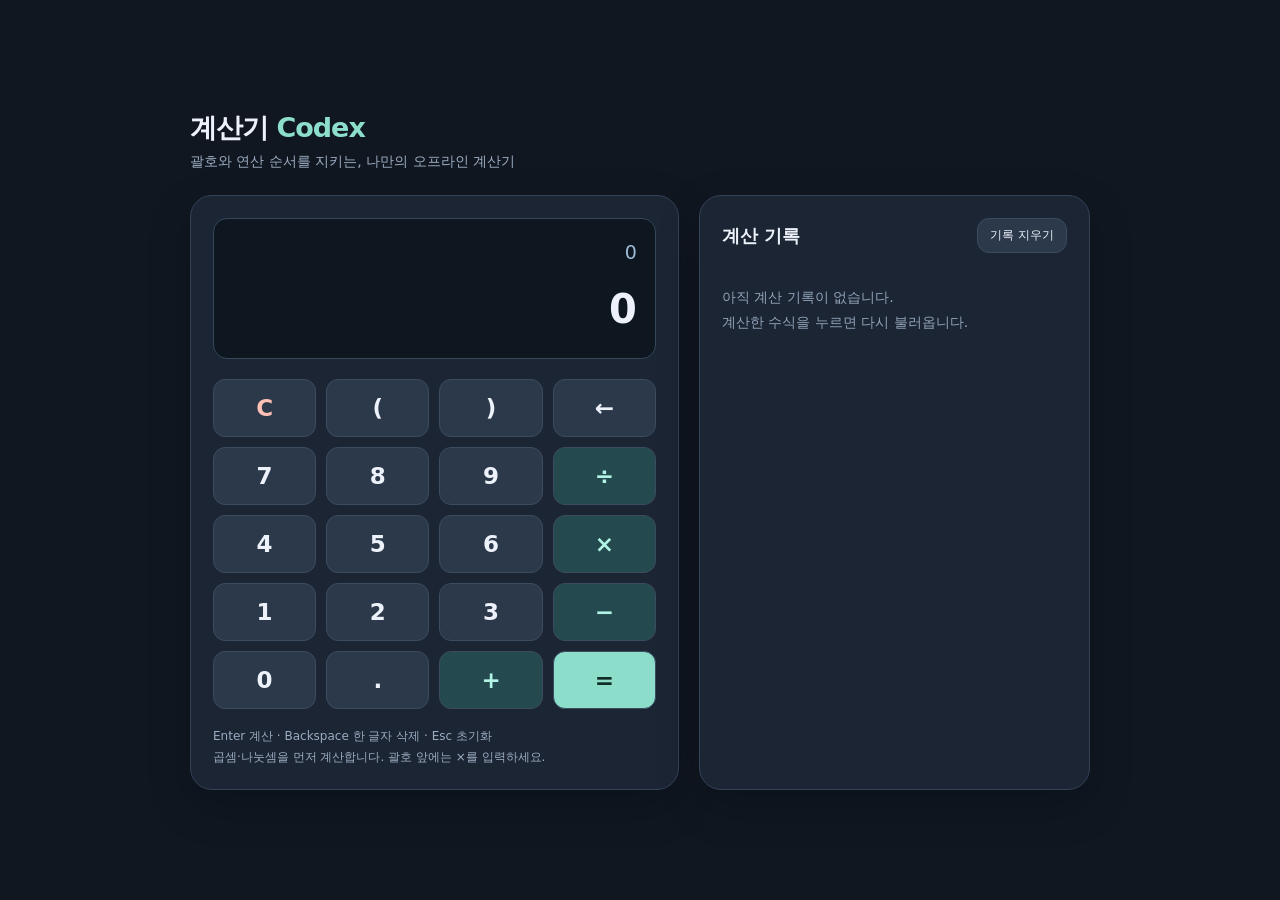
==== 계산기_Codex.html @ f96ff0c2 "Add offline calculators and usage documentation" ====
<!doctype html>
<html lang="ko">
<head>
<meta charset="utf-8">
<meta name="viewport" content="width=device-width, initial-scale=1">
<title>계산기 Codex</title>
<style>
:root{color-scheme:dark;font-family:system-ui,-apple-system,"Segoe UI",sans-serif;background:#101721;color:#edf2fa}
*{box-sizing:border-box}body{margin:0;min-height:100vh;display:grid;place-items:center;padding:28px}
main{width:min(900px,100%)}header{margin-bottom:24px}h1{font-size:27px;margin:0 0 7px;letter-spacing:-1px}header p{color:#9cacc1;margin:0;font-size:14px}
.layout{display:grid;grid-template-columns:minmax(0,1.25fr) minmax(0,1fr);gap:20px}.card{background:#1b2533;border:1px solid #334257;border-radius:22px;padding:22px;box-shadow:0 16px 45px #0003}
.display{background:#0e1620;border:1px solid #34475b;border-radius:14px;padding:22px 18px;margin-bottom:20px;text-align:right;min-height:134px}
#expression{font-size:19px;min-height:29px;color:#9fbed7;white-space:pre-wrap;overflow-wrap:anywhere}#result{font-size:clamp(26px,4vw,40px);font-weight:650;line-height:1.35;margin-top:12px;overflow-wrap:anywhere}#result.error{font-size:22px;color:#ffb1ac}
.keys{display:grid;grid-template-columns:repeat(4,1fr);gap:10px}button{font:inherit;border:1px solid #3b4b60;color:inherit;background:#2b394b;border-radius:12px;cursor:pointer;transition:background .15s,transform .1s}button:hover{background:#3b4d65}button:active{transform:translateY(1px)}button:focus-visible{outline:3px solid #9be4da;outline-offset:3px}.keys button{height:58px;font-size:23px;font-weight:550}.keys .operator{background:#24494e;color:#b1f3e5}.keys .clear{color:#ffc1b6}.keys .equals{background:#8cdecb;color:#102c27;grid-column:span 2}.keys .equals:hover{background:#a9f0df}.hint{font-size:12px;color:#9cacc1;line-height:1.7;margin:17px 0 0}
.history-head{display:flex;align-items:center;justify-content:space-between;gap:10px;margin-bottom:18px}h2{font-size:18px;margin:0}.history-head button{padding:8px 12px;font-size:12px}#history{list-style:none;padding:0;margin:0;max-height:454px;overflow:auto}#history li{margin-bottom:10px}#history button{width:100%;padding:14px;text-align:left;line-height:1.6;overflow-wrap:anywhere;font-size:15px}.empty{color:#91a2b8;font-size:14px;line-height:1.8}#storage-note{font-size:12px;color:#e8b47f;line-height:1.6;margin-top:15px}
@media(max-width:650px){body{padding:20px 12px}.layout{grid-template-columns:1fr}.card{padding:18px}#history{max-height:260px}.keys button{height:56px}}
</style>
</head>
<body>
<main>
<header><h1>계산기 <span style="color:#8cdecb">Codex</span></h1><p>괄호와 연산 순서를 지키는, 나만의 오프라인 계산기</p></header>
<div class="layout">
<section class="card" aria-label="계산기">
<div class="display"><div id="expression" aria-label="입력 수식">0</div><div id="result" role="status" aria-live="polite" aria-atomic="true">0</div></div>
<div class="keys">
<button class="clear" data-action="clear" aria-label="모두 지우기">C</button><button data-input="(">(</button><button data-input=")">)</button><button data-action="backspace" aria-label="한 글자 지우기">←</button>
<button data-input="7">7</button><button data-input="8">8</button><button data-input="9">9</button><button class="operator" data-input="/" aria-label="나누기">÷</button>
<button data-input="4">4</button><button data-input="5">5</button><button data-input="6">6</button><button class="operator" data-input="*" aria-label="곱하기">×</button>
<button data-input="1">1</button><button data-input="2">2</button><button data-input="3">3</button><button class="operator" data-input="-" aria-label="빼기">−</button>
<button data-input="0">0</button><button data-input=".">.</button><button class="operator" data-input="+" aria-label="더하기">+</button><button data-action="calculate" class="equals" style="grid-column:auto" aria-label="계산">=</button>
</div>
<p class="hint">Enter 계산 · Backspace 한 글자 삭제 · Esc 초기화<br>곱셈·나눗셈을 먼저 계산합니다. 괄호 앞에는 ×를 입력하세요.</p>
</section>
<aside class="card" aria-label="계산 기록">
<div class="history-head"><h2>계산 기록</h2><button id="clear-history">기록 지우기</button></div>
<ul id="history"></ul><p id="empty-history" class="empty">아직 계산 기록이 없습니다.<br>계산한 수식을 누르면 다시 불러옵니다.</p>
<p id="storage-note" role="status"></p>
</aside>
</div>
</main>
<script>
"use strict";
// 소수를 정수 비율로 계산하여 이진 부동소수점 오차를 피합니다.
function gcd(a,b){a=a<0n?-a:a;while(b){[a,b]=[b,a%b]}return a}
function rational(n,d=1n){if(d===0n)throw new Error('0으로 나눌 수 없습니다');if(d<0n){n=-n;d=-d}const g=gcd(n,d);return {n:n/g,d:d/g}}
function operate(a,b,op){switch(op){case '+':return rational(a.n*b.d+b.n*a.d,a.d*b.d);case '-':return rational(a.n*b.d-b.n*a.d,a.d*b.d);case '*':return rational(a.n*b.n,a.d*b.d);case '/':return rational(a.n*b.d,a.d*b.n)}}
function evaluate(source){
 if(!source||source.length>500)throw new Error(source?'수식은 500자까지 입력할 수 있습니다':'수식을 입력하세요');
 let i=0;
 const invalid=()=>{throw new Error('수식과 괄호를 확인하세요')};
 function primary(){
  if(source[i]==='+'||source[i]==='-'){const sign=source[i++];const v=primary();return sign==='-'?rational(-v.n,v.d):v}
  if(source[i]==='('){i++;const value=sum();if(source[i++]!==')')invalid();return value}
  const match=source.slice(i).match(/^(?:\d+(?:\.\d*)?|\.\d+)/);if(!match)invalid();
  const value=match[0];i+=value.length;const parts=value.split('.');const decimals=parts[1]||'';
  return rational(BigInt((parts[0]||'0')+decimals),10n**BigInt(decimals.length));
 }
 function product(){let value=primary();while(source[i]==='*'||source[i]==='/'){const op=source[i++];value=operate(value,primary(),op)}return value}
 function sum(){let value=product();while(source[i]==='+'||source[i]==='-'){const op=source[i++];value=operate(value,product(),op)}return value}
 const value=sum();if(i!==source.length)invalid();return value;
}
// 최대 15개 유효 숫자로 반올림하고 불필요한 소수 끝자리 0을 제거합니다.
function format(value){
 if(value.n===0n)return '0';
 const negative=value.n<0n;let n=negative?-value.n:value.n;const d=value.d;
 let exponent=n.toString().length-d.toString().length;
 if(exponent>=0 ? n<d*10n**BigInt(exponent) : n*10n**BigInt(-exponent)<d)exponent--;
 const scale=14-exponent;
 const numerator=scale>=0?n*10n**BigInt(scale):n;
 const denominator=scale>=0?d:d*10n**BigInt(-scale);
 let rounded=numerator/denominator;if((numerator%denominator)*2n>=denominator)rounded++;
 let text=rounded.toString();
 if(scale>0){text=text.padStart(scale+1,'0');text=text.slice(0,-scale)+'.'+text.slice(-scale);text=text.replace(/0+$/,'').replace(/\.$/,'')}
 else text+='0'.repeat(-scale);
 return (negative?'-':'')+text;
}
const storageKey='codex-offline-calculator-history-v1';
const expressionEl=document.getElementById('expression'),resultEl=document.getElementById('result');
const historyEl=document.getElementById('history'),emptyEl=document.getElementById('empty-history'),storageNote=document.getElementById('storage-note');
let expression='',lastResult='0',completed=false,records=[];
function pretty(text){return text.replace(/\*/g,'×').replace(/\//g,'÷').replace(/-/g,'−')}
function paint(){expressionEl.textContent=pretty(expression)||'0';expressionEl.scrollTop=expressionEl.scrollHeight}
function showResult(text,error=false){resultEl.textContent=text;resultEl.classList.toggle('error',error)}
function storageError(){storageNote.textContent='브라우저가 저장을 허용하지 않아 기록은 이번 창에서만 유지됩니다.'}
function save(){try{localStorage.setItem(storageKey,JSON.stringify(records));storageNote.textContent=''}catch{storageError()}}
function renderHistory(){historyEl.replaceChildren();emptyEl.hidden=records.length>0;for(const record of records){const li=document.createElement('li'),button=document.createElement('button');button.textContent=pretty(record.expression)+' = '+record.result;button.title='이 수식 다시 불러오기';button.addEventListener('click',()=>{expression=record.expression;lastResult=record.result;completed=false;showResult(record.result);paint()});li.append(button);historyEl.append(li)}}
try{const saved=JSON.parse(localStorage.getItem(storageKey)||'[]');if(Array.isArray(saved))records=saved.filter(v=>v&&typeof v.expression==='string'&&v.expression.length<=500&&/^[\d.+*/()\-]+$/.test(v.expression)&&typeof v.result==='string'&&v.result.length<=1000)}catch{storageError()}
renderHistory();
function input(character){
 if(completed){expression=/^[+*/-]$/.test(character)?lastResult:'';completed=false}
 if(expression.length>=500){showResult('수식은 500자까지 입력할 수 있습니다',true);return}
 if(character==='.'){const number=expression.match(/[\d.]*$/)[0];if(number.includes('.'))return;if(!number)character='0.'}
 expression+=character;showResult(lastResult);paint();
}
function calculate(){try{const result=format(evaluate(expression));lastResult=result;showResult(result);completed=true;records.unshift({expression,result});renderHistory();save()}catch(error){completed=false;showResult(error.message,true)}paint()}
function action(name){if(name==='calculate')calculate();else if(name==='clear'){expression='';lastResult='0';completed=false;showResult('0');paint()}else if(name==='backspace'){expression=expression.slice(0,-1);completed=false;showResult(lastResult);paint()}}
document.querySelector('.keys').addEventListener('click',event=>{const button=event.target.closest('button');if(!button)return;if(button.dataset.input)input(button.dataset.input);else action(button.dataset.action)});
document.getElementById('clear-history').addEventListener('click',()=>{records=[];renderHistory();save()});
document.addEventListener('keydown',event=>{if(event.ctrlKey||event.metaKey||event.altKey||event.isComposing)return;if(/^[\d.+*/()\-]$/.test(event.key)){event.preventDefault();input(event.key)}else{const name={Enter:'calculate','=':'calculate',Backspace:'backspace',Escape:'clear'}[event.key];if(name){event.preventDefault();action(name)}}});
</script>
</body>
</html>
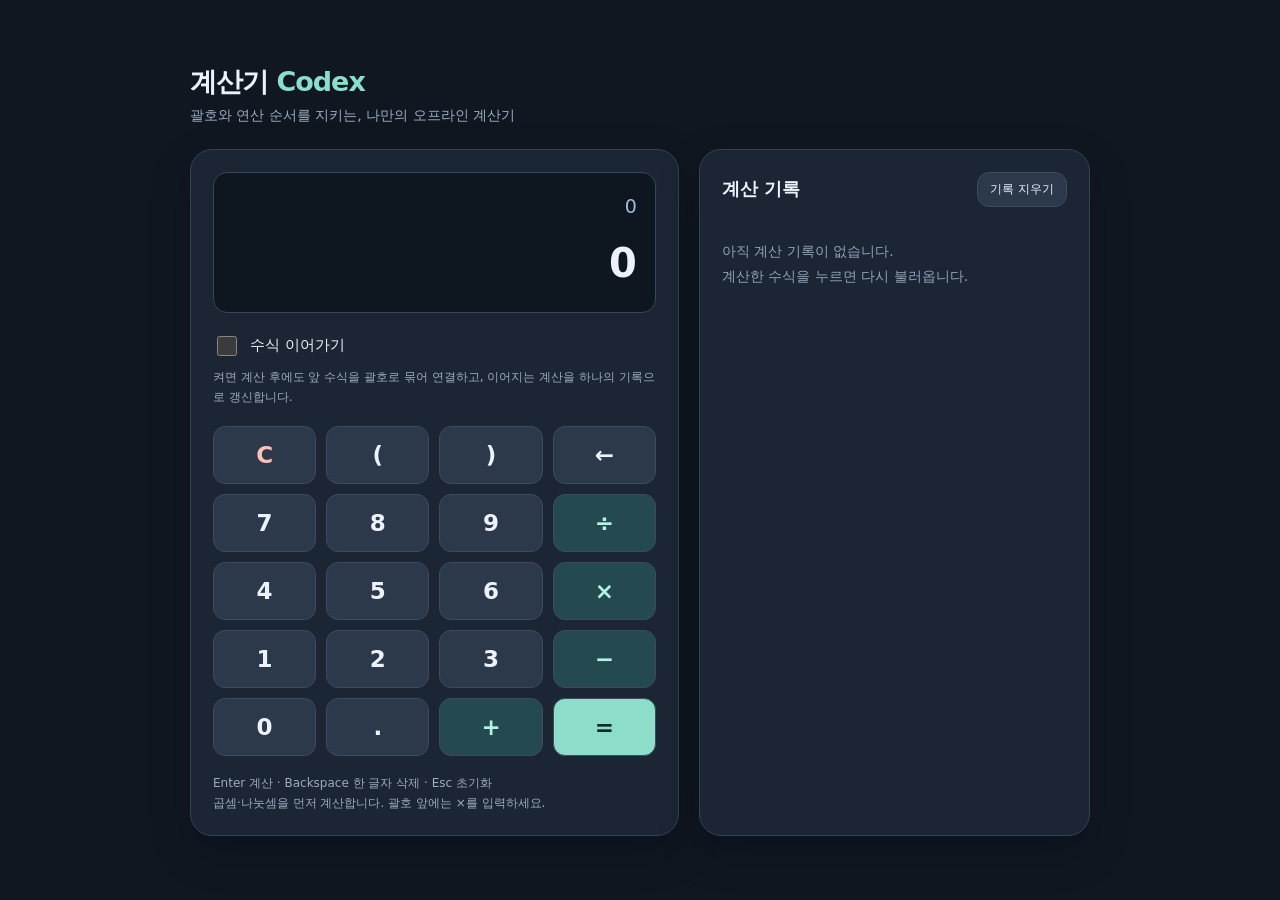
==== commit 7670b748: "Add expression chaining mode with grouped calculation history" ====
--- a/계산기_Codex.html
+++ b/계산기_Codex.html
@@ -12,6 +12,7 @@
 .display{background:#0e1620;border:1px solid #34475b;border-radius:14px;padding:22px 18px;margin-bottom:20px;text-align:right;min-height:134px}
 #expression{font-size:19px;min-height:29px;color:#9fbed7;white-space:pre-wrap;overflow-wrap:anywhere}#result{font-size:clamp(26px,4vw,40px);font-weight:650;line-height:1.35;margin-top:12px;overflow-wrap:anywhere}#result.error{font-size:22px;color:#ffb1ac}
 .keys{display:grid;grid-template-columns:repeat(4,1fr);gap:10px}button{font:inherit;border:1px solid #3b4b60;color:inherit;background:#2b394b;border-radius:12px;cursor:pointer;transition:background .15s,transform .1s}button:hover{background:#3b4d65}button:active{transform:translateY(1px)}button:focus-visible{outline:3px solid #9be4da;outline-offset:3px}.keys button{height:58px;font-size:23px;font-weight:550}.keys .operator{background:#24494e;color:#b1f3e5}.keys .clear{color:#ffc1b6}.keys .equals{background:#8cdecb;color:#102c27;grid-column:span 2}.keys .equals:hover{background:#a9f0df}.hint{font-size:12px;color:#9cacc1;line-height:1.7;margin:17px 0 0}
+.mode{display:flex;align-items:center;gap:10px;margin:0 0 8px;font-size:15px;cursor:pointer}.mode input{width:20px;height:20px;accent-color:#8cdecb}.mode input:focus-visible{outline:3px solid #9be4da;outline-offset:3px}.mode-help{color:#9cacc1;font-size:12px;line-height:1.7;margin:0 0 18px}
 .history-head{display:flex;align-items:center;justify-content:space-between;gap:10px;margin-bottom:18px}h2{font-size:18px;margin:0}.history-head button{padding:8px 12px;font-size:12px}#history{list-style:none;padding:0;margin:0;max-height:454px;overflow:auto}#history li{margin-bottom:10px}#history button{width:100%;padding:14px;text-align:left;line-height:1.6;overflow-wrap:anywhere;font-size:15px}.empty{color:#91a2b8;font-size:14px;line-height:1.8}#storage-note{font-size:12px;color:#e8b47f;line-height:1.6;margin-top:15px}
 @media(max-width:650px){body{padding:20px 12px}.layout{grid-template-columns:1fr}.card{padding:18px}#history{max-height:260px}.keys button{height:56px}}
 </style>
@@ -22,6 +23,8 @@
 <div class="layout">
 <section class="card" aria-label="계산기">
 <div class="display"><div id="expression" aria-label="입력 수식">0</div><div id="result" role="status" aria-live="polite" aria-atomic="true">0</div></div>
+<label class="mode"><input id="chain-mode" type="checkbox" aria-describedby="mode-help">수식 이어가기</label>
+<p id="mode-help" class="mode-help">켜면 계산 후에도 앞 수식을 괄호로 묶어 연결하고, 이어지는 계산을 하나의 기록으로 갱신합니다.</p>
 <div class="keys">
 <button class="clear" data-action="clear" aria-label="모두 지우기">C</button><button data-input="(">(</button><button data-input=")">)</button><button data-action="backspace" aria-label="한 글자 지우기">←</button>
 <button data-input="7">7</button><button data-input="8">8</button><button data-input="9">9</button><button class="operator" data-input="/" aria-label="나누기">÷</button>
@@ -77,25 +80,28 @@
 const storageKey='codex-offline-calculator-history-v1';
 const expressionEl=document.getElementById('expression'),resultEl=document.getElementById('result');
 const historyEl=document.getElementById('history'),emptyEl=document.getElementById('empty-history'),storageNote=document.getElementById('storage-note');
-let expression='',lastResult='0',completed=false,records=[];
+const chainMode=document.getElementById('chain-mode');
+let expression='',lastResult='0',completed=false,records=[],chainRecord=null;
 function pretty(text){return text.replace(/\*/g,'×').replace(/\//g,'÷').replace(/-/g,'−')}
 function paint(){expressionEl.textContent=pretty(expression)||'0';expressionEl.scrollTop=expressionEl.scrollHeight}
 function showResult(text,error=false){resultEl.textContent=text;resultEl.classList.toggle('error',error)}
 function storageError(){storageNote.textContent='브라우저가 저장을 허용하지 않아 기록은 이번 창에서만 유지됩니다.'}
 function save(){try{localStorage.setItem(storageKey,JSON.stringify(records));storageNote.textContent=''}catch{storageError()}}
-function renderHistory(){historyEl.replaceChildren();emptyEl.hidden=records.length>0;for(const record of records){const li=document.createElement('li'),button=document.createElement('button');button.textContent=pretty(record.expression)+' = '+record.result;button.title='이 수식 다시 불러오기';button.addEventListener('click',()=>{expression=record.expression;lastResult=record.result;completed=false;showResult(record.result);paint()});li.append(button);historyEl.append(li)}}
+function renderHistory(){historyEl.replaceChildren();emptyEl.hidden=records.length>0;for(const record of records){const li=document.createElement('li'),button=document.createElement('button');button.textContent=pretty(record.expression)+' = '+record.result;button.title='이 수식 다시 불러오기';button.addEventListener('click',()=>{expression=record.expression;lastResult=record.result;completed=chainMode.checked;chainRecord=null;showResult(record.result);paint()});li.append(button);historyEl.append(li)}}
 try{const saved=JSON.parse(localStorage.getItem(storageKey)||'[]');if(Array.isArray(saved))records=saved.filter(v=>v&&typeof v.expression==='string'&&v.expression.length<=500&&/^[\d.+*/()\-]+$/.test(v.expression)&&typeof v.result==='string'&&v.result.length<=1000)}catch{storageError()}
 renderHistory();
 function input(character){
- if(completed){expression=/^[+*/-]$/.test(character)?lastResult:'';completed=false}
- if(expression.length>=500){showResult('수식은 500자까지 입력할 수 있습니다',true);return}
- if(character==='.'){const number=expression.match(/[\d.]*$/)[0];if(number.includes('.'))return;if(!number)character='0.'}
- expression+=character;showResult(lastResult);paint();
+ let next=expression,newChain=false;
+ if(completed){if(/^[+*/-]$/.test(character))next=chainMode.checked?'('+expression+')':lastResult;else{next='';newChain=true}}
+ if(character==='.'){const number=next.match(/[\d.]*$/)[0];if(number.includes('.'))return;if(!number)character='0.'}
+ if(next.length+character.length>500){showResult('수식은 500자까지 입력할 수 있습니다',true);return}
+ expression=next+character;completed=false;if(newChain)chainRecord=null;showResult(lastResult);paint();
 }
-function calculate(){try{const result=format(evaluate(expression));lastResult=result;showResult(result);completed=true;records.unshift({expression,result});renderHistory();save()}catch(error){completed=false;showResult(error.message,true)}paint()}
-function action(name){if(name==='calculate')calculate();else if(name==='clear'){expression='';lastResult='0';completed=false;showResult('0');paint()}else if(name==='backspace'){expression=expression.slice(0,-1);completed=false;showResult(lastResult);paint()}}
+function calculate(){try{const result=format(evaluate(expression));lastResult=result;showResult(result);completed=true;if(chainMode.checked&&chainRecord&&records.includes(chainRecord)){chainRecord.expression=expression;chainRecord.result=result}else{const record={expression,result};records.unshift(record);chainRecord=chainMode.checked?record:null}renderHistory();save()}catch(error){completed=false;showResult(error.message,true)}paint()}
+function action(name){if(name==='calculate')calculate();else if(name==='clear'){expression='';lastResult='0';completed=false;chainRecord=null;showResult('0');paint()}else if(name==='backspace'){expression=expression.slice(0,-1);completed=false;showResult(lastResult);paint()}}
 document.querySelector('.keys').addEventListener('click',event=>{const button=event.target.closest('button');if(!button)return;if(button.dataset.input)input(button.dataset.input);else action(button.dataset.action)});
-document.getElementById('clear-history').addEventListener('click',()=>{records=[];renderHistory();save()});
+chainMode.addEventListener('change',()=>{chainRecord=null});
+document.getElementById('clear-history').addEventListener('click',()=>{records=[];chainRecord=null;renderHistory();save()});
 document.addEventListener('keydown',event=>{if(event.ctrlKey||event.metaKey||event.altKey||event.isComposing)return;if(/^[\d.+*/()\-]$/.test(event.key)){event.preventDefault();input(event.key)}else{const name={Enter:'calculate','=':'calculate',Backspace:'backspace',Escape:'clear'}[event.key];if(name){event.preventDefault();action(name)}}});
 </script>
 </body>
